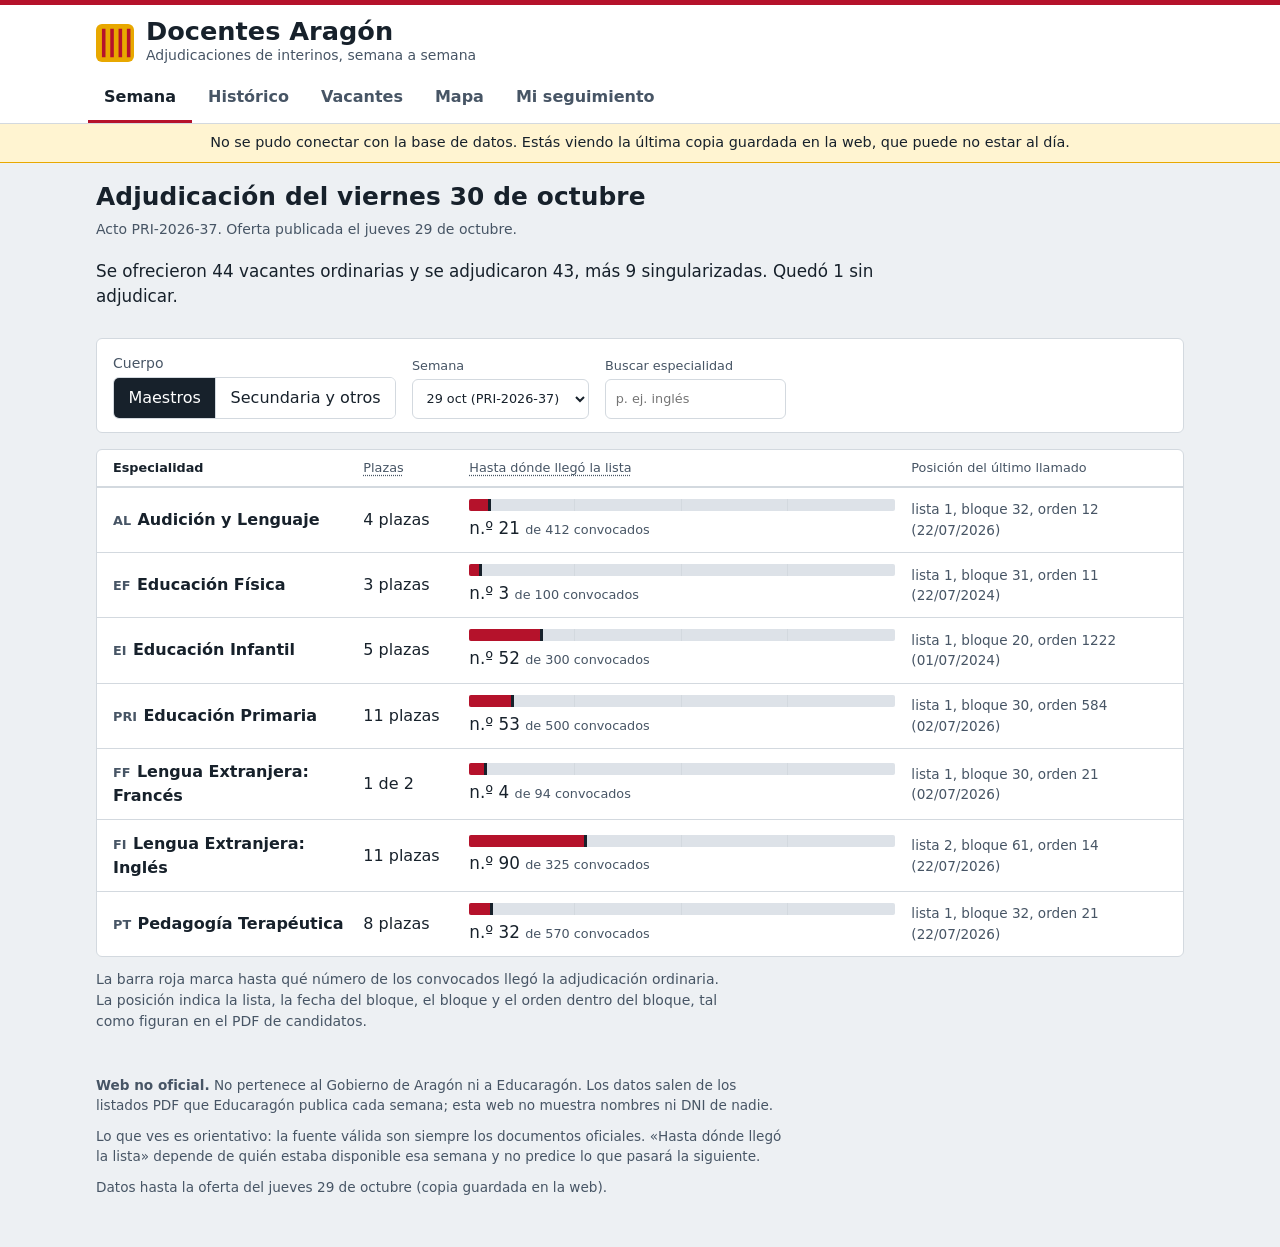
==== web/index.html @ 1e73fc7d "Add files via upload" ====
<!doctype html>
<html lang="es">
<head>
<meta charset="utf-8">
<meta name="viewport" content="width=device-width, initial-scale=1">
<title>Docentes Aragón · Adjudicaciones de interinos</title>
<meta name="description" content="Consulta semana a semana hasta dónde ha llegado la lista de interinos de Aragón en cada especialidad, y qué vacantes se han adjudicado. Web no oficial.">
<meta name="color-scheme" content="light dark">
<link rel="icon" href="data:image/svg+xml,%3Csvg xmlns='http://www.w3.org/2000/svg' viewBox='0 0 32 32'%3E%3Crect width='32' height='32' rx='5' fill='%23e8a800'/%3E%3Cpath fill='%23b5122b' d='M5 4h3v24H5zM12 4h3v24h-3zM19 4h3v24h-3zM26 4h3v24h-3z'/%3E%3C/svg%3E">
<link rel="stylesheet" href="css/style.css">
</head>
<body>
<a class="saltar" href="#vista">Saltar al contenido</a>
<header class="cabecera">
  <div class="cabecera-in">
    <a class="marca" href="#/semana" aria-label="Docentes Aragón, inicio">
      <svg class="logo" viewBox="0 0 32 32" aria-hidden="true"><rect width="32" height="32" rx="5" fill="var(--oro)"/><path fill="var(--rojo)" d="M5 4h3v24H5zM12 4h3v24h-3zM19 4h3v24h-3zM26 4h3v24h-3z"/></svg>
      <span class="marca-texto"><span class="marca-nombre">Docentes Aragón</span><span class="marca-lema">Adjudicaciones de interinos, semana a semana</span></span>
    </a>
  </div>
  <nav class="pestanas" aria-label="Secciones">
    <a href="#/semana" data-vista="semana">Semana</a>
    <a href="#/historico" data-vista="historico">Histórico</a>
    <a href="#/vacantes" data-vista="vacantes">Vacantes</a>
    <a href="#/mapa" data-vista="mapa">Mapa</a>
    <a href="#/yo" data-vista="yo">Mi seguimiento</a>
  </nav>
</header>
<div id="aviso-datos" class="aviso-datos" hidden></div>
<main id="vista" tabindex="-1"><p class="cargando">Cargando datos…</p></main>
<footer class="pie">
  <p><strong>Web no oficial.</strong> No pertenece al Gobierno de Aragón ni a Educaragón. Los datos salen de los listados PDF que Educaragón publica cada semana; esta web no muestra nombres ni DNI de nadie.</p>
  <p>Lo que ves es orientativo: la fuente válida son siempre los documentos oficiales. «Hasta dónde llegó la lista» depende de quién estaba disponible esa semana y no predice lo que pasará la siguiente.</p>
  <p id="pie-actualizado"></p>
</footer>
<script src="js/config.js"></script>
<script type="module" src="js/app.js"></script>
</body>
</html>
---- web/css/style.css ----
/* Docentes Aragón · estilos
   Idea visual: el rojo y el oro de Aragón se usan con una función. El rojo es siempre "hasta dónde llegó la lista";
   el oro marca "tú". Tipografía de sistema: Bahnschrift (Windows) / DIN Alternate (Mac) para títulos y cifras. */

:root {
  --tinta: #17212b;
  --tinta-2: #475565;
  --papel: #edf0f3;
  --panel: #ffffff;
  --linea: #d3d9df;
  --pista: #dde2e8;
  --rojo: #b5122b;
  --oro: #e8a800;
  --oro-fondo: #fff4d1;
  --pirineo: #1f5d86;
  --radio: 6px;
  --f-cifras: "Bahnschrift", "DIN Alternate", "Roboto Condensed", "Arial Narrow", system-ui, sans-serif;
  --f-texto: system-ui, "Segoe UI", Roboto, "Helvetica Neue", Arial, sans-serif;
  color-scheme: light dark;
}
@media (prefers-color-scheme: dark) {
  :root:not([data-tema="claro"]) {
    --tinta: #e8ecf0; --tinta-2: #aab6c3; --papel: #11161c; --panel: #1a222b; --linea: #2d3844; --pista: #2a3440;
    --rojo: #ef6a7d; --oro: #f2b91d; --oro-fondo: #3a3115; --pirineo: #86b9de;
  }
}
:root[data-tema="oscuro"] {
  --tinta: #e8ecf0; --tinta-2: #aab6c3; --papel: #11161c; --panel: #1a222b; --linea: #2d3844; --pista: #2a3440;
  --rojo: #ef6a7d; --oro: #f2b91d; --oro-fondo: #3a3115; --pirineo: #86b9de;
}

* { box-sizing: border-box; }
html { -webkit-text-size-adjust: 100%; }
body { margin: 0; background: var(--papel); color: var(--tinta); font: 16px/1.5 var(--f-texto); }
h1, h2, h3 { font-family: var(--f-cifras); line-height: 1.15; margin: 0; letter-spacing: 0.005em; }
h2 { font-size: 1.55rem; font-weight: 700; }
h3 { font-size: 1.1rem; font-weight: 700; }
p { margin: 0 0 .75em; max-width: 70ch; }
a { color: var(--pirineo); }
button, select, input { font: inherit; color: inherit; }
:focus-visible { outline: 3px solid var(--oro); outline-offset: 2px; border-radius: 3px; }
.saltar { position: absolute; left: -999px; top: 0; background: var(--oro); color: #000; padding: .5rem 1rem; z-index: 99; }
.saltar:focus { left: 0; }
[hidden] { display: none !important; }
.num { font-family: var(--f-cifras); font-variant-numeric: tabular-nums; }
.tenue { color: var(--tinta-2); }
.peq { font-size: .875rem; }

/* ---------- cabecera ---------- */
.cabecera { background: var(--panel); border-bottom: 1px solid var(--linea); border-top: 5px solid var(--rojo); }
.cabecera-in { max-width: 1120px; margin: 0 auto; padding: .9rem 16px .5rem; display: flex; gap: 1rem; align-items: center; justify-content: space-between; flex-wrap: wrap; }
.marca { display: flex; gap: .75rem; align-items: center; text-decoration: none; color: inherit; }
.logo { width: 38px; height: 38px; flex: none; }
.marca-texto { display: grid; }
.marca-nombre { font: 700 1.6rem/1 var(--f-cifras); }
.marca-lema { font-size: .875rem; color: var(--tinta-2); }
.selector-curso { display: flex; gap: .5rem; align-items: center; font-size: .9rem; color: var(--tinta-2); }
select, input[type="text"], input[type="search"], input[type="number"], input[type="date"] {
  background: var(--panel); border: 1px solid var(--linea); border-radius: var(--radio); padding: .45rem .6rem; min-height: 40px; max-width: 100%;
}
.pestanas { max-width: 1120px; margin: 0 auto; padding: 0 8px; display: flex; overflow-x: auto; scrollbar-width: none; }
.pestanas a { padding: .7rem 1rem; text-decoration: none; color: var(--tinta-2); font-weight: 600; border-bottom: 3px solid transparent; white-space: nowrap; }
.pestanas a:hover { color: var(--tinta); }
.pestanas a[aria-current="page"] { color: var(--tinta); border-bottom-color: var(--rojo); }

/* ---------- estructura ---------- */
main { max-width: 1120px; margin: 0 auto; padding: 1.25rem 16px 2rem; outline: none; }
.pie { max-width: 1120px; margin: 0 auto; padding: 0 16px 2.5rem; color: var(--tinta-2); font-size: .85rem; }
.pie p { max-width: 80ch; }
.aviso-datos { background: var(--oro-fondo); border-bottom: 1px solid var(--oro); padding: .5rem 16px; text-align: center; font-size: .9rem; }
.cargando, .vacio { color: var(--tinta-2); padding: 2rem 0; }
.error { border-left: 4px solid var(--rojo); background: var(--panel); padding: 1rem; }

.cabecera-vista { display: grid; gap: .5rem; margin-bottom: 1rem; }
.resumen-frase { font-size: 1.05rem; max-width: 75ch; }
.filtros { display: flex; flex-wrap: wrap; gap: .75rem 1rem; align-items: end; background: var(--panel); border: 1px solid var(--linea); border-radius: var(--radio); padding: .85rem 1rem; margin-bottom: 1rem; }
.filtros label { display: grid; gap: .2rem; font-size: .8rem; color: var(--tinta-2); }
.filtros label.check { display: flex; gap: .45rem; align-items: center; font-size: .9rem; color: var(--tinta); min-height: 40px; }
.filtros select, .filtros input[type="text"], .filtros input[type="search"] { min-width: 9rem; color: var(--tinta); }
.segmento { display: inline-flex; border: 1px solid var(--linea); border-radius: var(--radio); overflow: hidden; }
.segmento button { border: 0; background: var(--panel); padding: .5rem .9rem; min-height: 40px; cursor: pointer; }
.segmento button + button { border-left: 1px solid var(--linea); }
.segmento button[aria-pressed="true"] { background: var(--tinta); color: var(--panel); }
.boton { border: 1px solid var(--tinta); background: var(--tinta); color: var(--panel); border-radius: var(--radio); padding: .5rem .9rem; min-height: 40px; cursor: pointer; font-weight: 600; }
.boton.sec { background: transparent; color: var(--tinta); border-color: var(--linea); }
.boton:hover { filter: brightness(1.12); }
.boton.sec:hover { border-color: var(--tinta); filter: none; }

/* ---------- la regla: hasta dónde llegó la lista ---------- */
.regla { position: relative; height: 12px; border-radius: 2px; background:
  linear-gradient(90deg, transparent calc(25% - 1px), var(--linea) calc(25% - 1px) 25%, transparent 25% calc(50% - 1px), var(--linea) calc(50% - 1px) 50%, transparent 50% calc(75% - 1px), var(--linea) calc(75% - 1px) 75%, transparent 75%),
  var(--pista); overflow: hidden; }
.regla-llena { position: absolute; inset: 0 auto 0 0; width: var(--p, 0%); background: var(--rojo); border-right: 3px solid var(--tinta); min-width: 3px; transform-origin: left; animation: crece .7s cubic-bezier(.2,.7,.2,1) both; }
.regla.sin-dato { background: repeating-linear-gradient(135deg, var(--pista) 0 6px, transparent 6px 12px); }
@keyframes crece { from { transform: scaleX(0); } to { transform: scaleX(1); } }
@media (prefers-reduced-motion: reduce) { .regla-llena { animation: none; } }

/* ---------- tabla de especialidades (Semana) ---------- */
.lista-esp { background: var(--panel); border: 1px solid var(--linea); border-radius: var(--radio); }
.fila-esp { display: grid; grid-template-columns: minmax(180px, 1.1fr) 90px minmax(200px, 2fr) minmax(170px, 1.2fr); gap: .5rem 1rem; align-items: center; padding: .7rem 1rem; border-top: 1px solid var(--linea); }
.fila-esp:first-child { border-top: 0; }
.fila-esp.mia { box-shadow: inset 4px 0 0 var(--oro); background: var(--oro-fondo); }
.fila-esp .nombre { font-weight: 600; }
.fila-esp .cod { font: 700 .8rem var(--f-cifras); color: var(--tinta-2); margin-right: .4rem; }
.fila-esp .plazas { font-family: var(--f-cifras); font-variant-numeric: tabular-nums; }
.fila-esp .llego { display: grid; gap: .3rem; }
.fila-esp .llego-texto { font-family: var(--f-cifras); font-size: 1.05rem; font-variant-numeric: tabular-nums; }
.fila-esp .llego-texto small { font: .8rem var(--f-texto); color: var(--tinta-2); }
.cab-lista { display: grid; grid-template-columns: minmax(180px, 1.1fr) 90px minmax(200px, 2fr) minmax(170px, 1.2fr); gap: 1rem; padding: .5rem 1rem; font-size: .8rem; color: var(--tinta-2); border-bottom: 1px solid var(--linea); }
.cab-lista button { all: unset; cursor: pointer; text-decoration: underline dotted; text-underline-offset: 3px; }
.cab-lista button[aria-pressed="true"] { color: var(--tinta); font-weight: 700; text-decoration: none; }
.posicion { font-size: .85rem; color: var(--tinta-2); }
.chip { display: inline-block; border: 1px solid var(--linea); border-radius: 999px; padding: .05rem .6rem; font-size: .8rem; background: var(--panel); white-space: nowrap; }
.chip.oro { background: var(--oro-fondo); border-color: var(--oro); }
.chip.rojo { border-color: var(--rojo); color: var(--rojo); }
.punto { display: inline-block; width: .65em; height: .65em; border-radius: 50%; border: 2px solid var(--tinta); margin-right: .35em; vertical-align: -1px; }
.punto.lleno { background: var(--tinta); }

@media (max-width: 760px) {
  .cab-lista { display: none; }
  .fila-esp { grid-template-columns: 1fr auto; }
  .fila-esp .llego, .fila-esp .posicion-col { grid-column: 1 / -1; }
}

/* ---------- tablas de datos ---------- */
.tabla-wrap { overflow-x: auto; background: var(--panel); border: 1px solid var(--linea); border-radius: var(--radio); }
table.datos { border-collapse: collapse; width: 100%; font-size: .92rem; }
.datos th { text-align: left; font-weight: 600; font-size: .8rem; color: var(--tinta-2); padding: .55rem .75rem; border-bottom: 1px solid var(--linea); white-space: nowrap; }
.datos th button { all: unset; cursor: pointer; }
.datos th button:hover { color: var(--tinta); text-decoration: underline; }
.datos td { padding: .5rem .75rem; border-top: 1px solid var(--linea); vertical-align: top; }
.datos tr:first-child td { border-top: 0; }
.datos td.num, .datos th.num { text-align: right; }
.datos tr.mio td:first-child { box-shadow: inset 4px 0 0 var(--oro); }
.datos td.estado { white-space: nowrap; }
.mas { display: flex; gap: .75rem; align-items: center; margin: 1rem 0; }

/* ---------- histórico ---------- */
.grafico { position: relative; background: var(--panel); border: 1px solid var(--linea); border-radius: var(--radio); padding: .75rem; margin-bottom: 1rem; }
.grafico svg { width: 100%; height: auto; display: block; }
.grafico text { fill: var(--tinta-2); font: 11px var(--f-texto); }
.leyenda { display: flex; flex-wrap: wrap; gap: .5rem 1.25rem; font-size: .85rem; color: var(--tinta-2); margin-top: .35rem; }
.leyenda i { display: inline-block; width: 1.1em; height: .8em; margin-right: .35em; vertical-align: -1px; }

/* ---------- mapa ---------- */
.mapa-grid { display: grid; grid-template-columns: minmax(0, 1.5fr) minmax(260px, 1fr); gap: 1rem; align-items: start; }
.mapa-caja { position: relative; background: var(--panel); border: 1px solid var(--linea); border-radius: var(--radio); overflow: hidden; touch-action: none; }
.mapa-caja svg { width: 100%; height: auto; display: block; cursor: grab; max-height: 78vh; }
.mapa-caja svg:active { cursor: grabbing; }
.mapa-zoom { position: absolute; right: 8px; top: 8px; display: grid; gap: 4px; }
.mapa-zoom button { width: 36px; height: 36px; border: 1px solid var(--linea); background: var(--panel); border-radius: var(--radio); font-size: 1.2rem; cursor: pointer; }
.mapa-panel { background: var(--panel); border: 1px solid var(--linea); border-radius: var(--radio); padding: 1rem; }
.mapa-panel ul { padding-left: 1.1rem; margin: .5rem 0; }
.nube circle { fill: var(--rojo); fill-opacity: .72; stroke: var(--panel); stroke-width: 1; vector-effect: non-scaling-stroke; cursor: pointer; }
.nube circle:hover, .nube circle.sel { stroke: var(--tinta); stroke-width: 2.5; }
.prov { fill: #f3ead3; stroke: #b9a77a; stroke-width: 1.4; stroke-linejoin: round; vector-effect: non-scaling-stroke; pointer-events: none; }
.prov-zaragoza { fill: #f8f1de; }
.prov-teruel { fill: #efe4c6; }
.fondo-loc { fill: #cdbf99; }
.etiqueta-prov { fill: #9c8a5c; fill-opacity: .55; font: 700 15px var(--f-cifras); letter-spacing: .12em; pointer-events: none; }
.etiqueta-loc { fill: var(--tinta); font: 600 11px var(--f-texto); paint-order: stroke; stroke: var(--panel); stroke-width: 3px; pointer-events: none; }
@media (max-width: 860px) { .mapa-grid { grid-template-columns: 1fr; } }

/* ---------- mi seguimiento ---------- */
.dos-col { display: grid; grid-template-columns: repeat(auto-fit, minmax(300px, 1fr)); gap: 1rem; align-items: start; }
.bloque { background: var(--panel); border: 1px solid var(--linea); border-radius: var(--radio); padding: 1rem; margin-bottom: 1rem; }
.bloque h3 { margin-bottom: .5rem; }
.campos { display: flex; flex-wrap: wrap; gap: .6rem 1rem; align-items: end; margin: .75rem 0; }
.campos label { display: grid; gap: .2rem; font-size: .8rem; color: var(--tinta-2); }
.campos input[type="number"] { width: 6rem; }
.etiquetas { display: flex; flex-wrap: wrap; gap: .4rem; margin: .5rem 0; }
.etiquetas .chip button { all: unset; cursor: pointer; margin-left: .4rem; color: var(--tinta-2); }
details.ayuda { margin: .5rem 0; font-size: .9rem; }
details.ayuda summary { cursor: pointer; color: var(--pirineo); }
.situacion { font-weight: 600; }
.sit-tocaba { color: var(--rojo); }

@media (max-width: 600px) {
  .filtros { gap: .6rem; }
  .filtros label { flex: 1 1 140px; }
  .filtros select, .filtros input[type="text"], .filtros input[type="search"] { width: 100%; min-width: 0; }
  main { padding-top: 1rem; }
  h2 { font-size: 1.35rem; }
}

/* ---------- cuenta y pase ---------- */
.barra-cuenta { display: flex; flex-wrap: wrap; align-items: center; gap: .5rem .9rem; background: var(--panel); border: 1px solid var(--linea); border-radius: var(--radio); padding: .6rem 1rem; margin-bottom: 1rem; }
.barra-cuenta .boton { margin-left: auto; min-height: 34px; padding: .25rem .7rem; }
.beneficios { padding-left: 1.2rem; margin: 0 0 1rem; }
.beneficios li { margin: .25rem 0; }
.error-txt { color: var(--rojo); }

/* Entrada con correo y contraseña */
.form-acceso { display: grid; gap: .75rem; max-width: 28rem; }
.form-acceso label { display: grid; gap: .2rem; font-size: .85rem; color: var(--tinta-2); }
.form-acceso input[type="email"], .form-acceso input[type="password"] { padding: .5rem .6rem; min-height: 42px; border: 1px solid var(--linea); border-radius: var(--radio); background: var(--panel); color: var(--tinta); }
.form-acceso label.check { display: flex; gap: .5rem; align-items: flex-start; font-size: .9rem; color: var(--tinta); }
.form-acceso label.check input { margin-top: .25rem; }
.form-acceso .campos { margin: 0; align-items: center; }
.form-acceso p { margin: 0; }
.enlace { background: none; border: 0; padding: .3rem .1rem; min-height: 36px; color: var(--pirineo); text-decoration: underline; cursor: pointer; }

/* Página de privacidad */
.legal { max-width: 46rem; margin: 0 auto; padding: 1rem 1rem 3rem; }
.legal h1 { font-size: 1.6rem; margin: .5rem 0 .25rem; }
.legal h2 { font-size: 1.1rem; margin: 1.6rem 0 .4rem; }
.legal ul { padding-left: 1.2rem; margin: 0 0 .75em; }
.legal li { margin: .25rem 0; }

/* Prueba gratuita e invitaciones */
a.boton { display: inline-flex; align-items: center; text-decoration: none; }
.destacado { background: var(--oro-fondo); border-left: 4px solid var(--oro); padding: .5rem .8rem; border-radius: var(--radio); }
.aviso-acceso { display: flex; flex-wrap: wrap; align-items: center; justify-content: space-between; gap: .6rem 1rem; background: var(--oro-fondo); border: 1px solid var(--oro); border-radius: var(--radio); padding: .7rem 1rem; margin-bottom: 1rem; }
.aviso-acceso p { margin: .15rem 0 0; font-size: .9rem; }
.aviso-acceso.ok { background: var(--panel); border-color: var(--pirineo); }
.invitar .codigo-invitacion { font: 800 1.5rem var(--f-cifras); letter-spacing: .06em; margin: .3rem 0; }
.invitar .compartir { align-items: center; margin: .5rem 0; }
.invitar input[type="text"] { text-transform: uppercase; width: 9rem; }

/* gráfico del histórico */
.grafico svg { touch-action: pan-y; cursor: crosshair; }
.grafico .rejilla { stroke: var(--linea); stroke-opacity: .55; stroke-dasharray: 2 5; }
.grafico .eje-nota { font-size: 11px; fill: var(--tinta-2); }
.grafico .guia { stroke: var(--tinta-2); stroke-opacity: .5; stroke-width: 1; }
.grafico .p-ult { fill: var(--rojo); stroke: var(--panel); stroke-width: 1.5; transition: r .12s; }
.grafico .p-ult.calc { fill: var(--panel); stroke: var(--rojo); stroke-width: 2; stroke-dasharray: 3 2; }
.grafico .p-conv { fill: var(--panel); stroke: var(--tinta-2); stroke-width: 1.5; }
.grafico .punto.on .p-ult { r: 7.5; }
.grafico .punto.on .p-conv { stroke-width: 2.5; }
.grafico .tip { position: absolute; z-index: 3; max-width: 260px; background: var(--panel); color: var(--tinta); border: 1px solid var(--linea); border-radius: var(--radio); box-shadow: 0 6px 18px rgba(0,0,0,.16); padding: .55rem .7rem; font-size: .88rem; line-height: 1.35; pointer-events: none; }
.grafico .tip[hidden] { display: none; }
.grafico .tip strong { display: block; margin-bottom: .15rem; }

.aviso-pendiente { background: #fff8e1; border: 1px solid #ecd9a0; border-radius: var(--radio); padding: .55rem .8rem; margin: .5rem 0 0; }
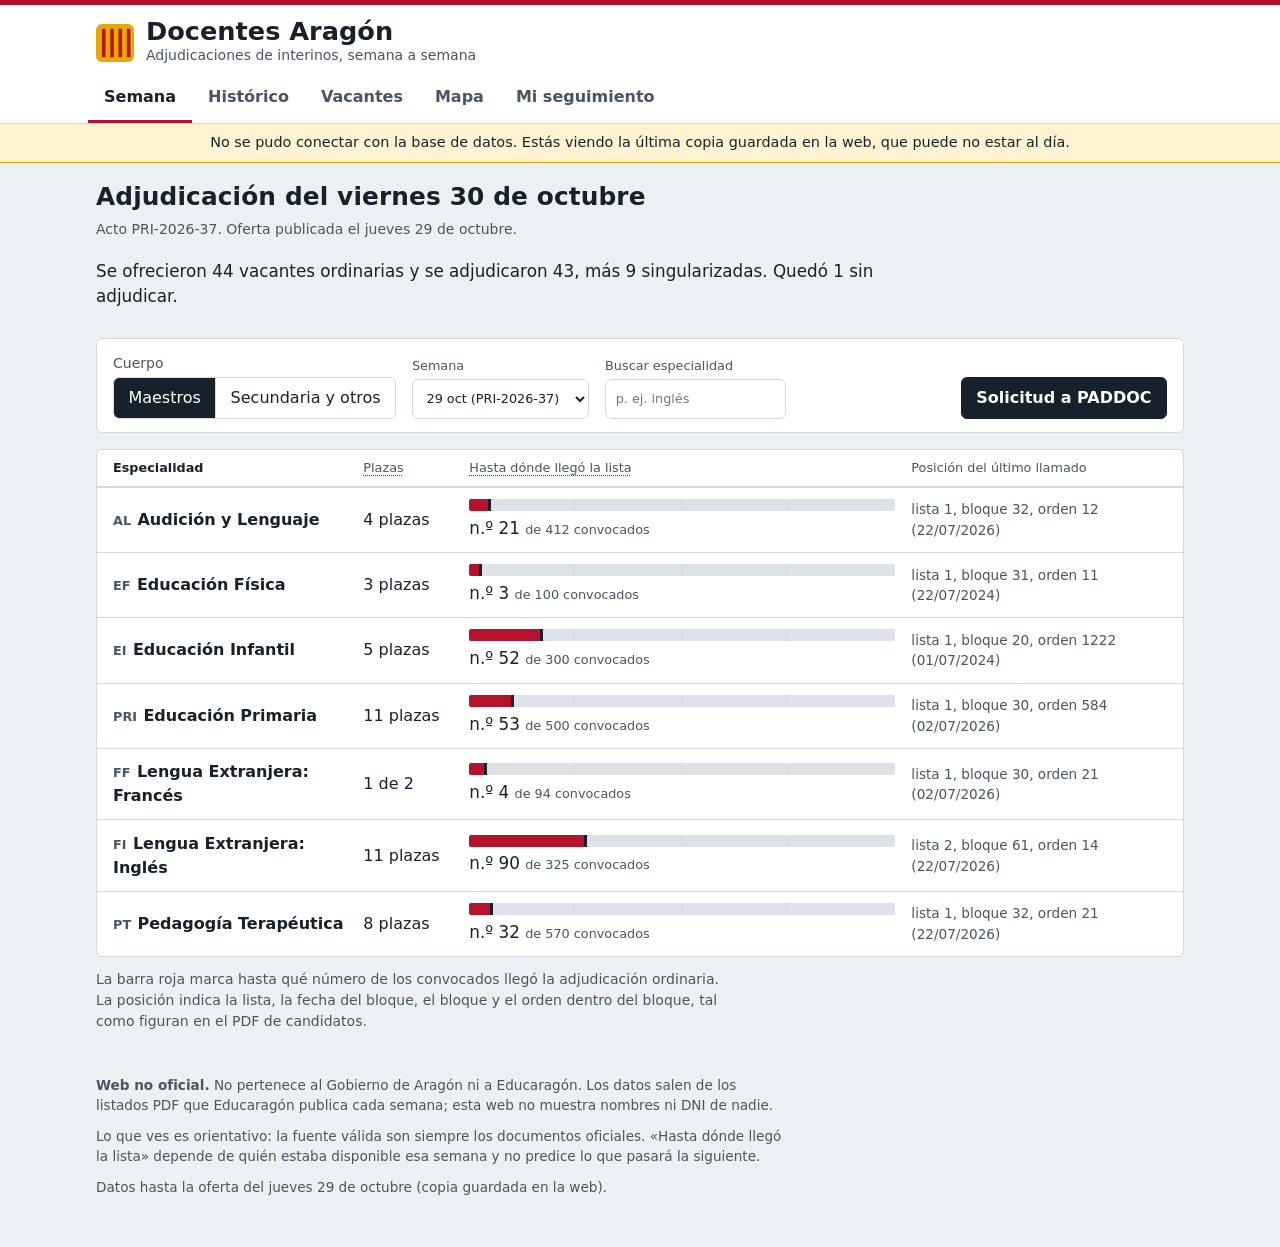
==== commit cf65d401: "Add files via upload" ====
--- a/web/index.html
+++ b/web/index.html
@@ -25,6 +25,7 @@
     <a href="#/mapa" data-vista="mapa">Mapa</a>
     <a href="#/yo" data-vista="yo">Mi seguimiento</a>
   </nav>
+  <div id="aviso-vercomo" class="aviso-vercomo" role="status" hidden></div>
 </header>
 <div id="aviso-datos" class="aviso-datos" hidden></div>
 <main id="vista" tabindex="-1"><p class="cargando">Cargando datos…</p></main>
--- a/web/css/style.css
+++ b/web/css/style.css
@@ -47,7 +47,7 @@
 .peq { font-size: .875rem; }
 
 /* ---------- cabecera ---------- */
-.cabecera { background: var(--panel); border-bottom: 1px solid var(--linea); border-top: 5px solid var(--rojo); }
+.cabecera { position: sticky; top: 0; z-index: 30; background: var(--panel); border-bottom: 1px solid var(--linea); border-top: 5px solid var(--rojo); }
 .cabecera-in { max-width: 1120px; margin: 0 auto; padding: .9rem 16px .5rem; display: flex; gap: 1rem; align-items: center; justify-content: space-between; flex-wrap: wrap; }
 .marca { display: flex; gap: .75rem; align-items: center; text-decoration: none; color: inherit; }
 .logo { width: 38px; height: 38px; flex: none; }
@@ -185,7 +185,8 @@
 
 /* ---------- cuenta y pase ---------- */
 .barra-cuenta { display: flex; flex-wrap: wrap; align-items: center; gap: .5rem .9rem; background: var(--panel); border: 1px solid var(--linea); border-radius: var(--radio); padding: .6rem 1rem; margin-bottom: 1rem; }
-.barra-cuenta .boton { margin-left: auto; min-height: 34px; padding: .25rem .7rem; }
+.barra-cuenta .boton { min-height: 34px; padding: .25rem .7rem; }
+.acciones-cuenta { margin-left: auto; display: flex; flex-wrap: wrap; gap: .5rem; }
 .beneficios { padding-left: 1.2rem; margin: 0 0 1rem; }
 .beneficios li { margin: .25rem 0; }
 .error-txt { color: var(--rojo); }
@@ -232,3 +233,50 @@
 .grafico .tip strong { display: block; margin-bottom: .15rem; }
 
 .aviso-pendiente { background: #fff8e1; border: 1px solid #ecd9a0; border-radius: var(--radio); padding: .55rem .8rem; margin: .5rem 0 0; }
+.boton-paddoc { margin-left: auto; display: inline-flex; align-items: center; text-decoration: none; }
+@media (max-width: 560px) { .boton-paddoc { margin-left: 0; flex: 1 1 100%; justify-content: center; } }
+@media (max-width: 560px) { .cabecera-in { padding-top: .5rem; padding-bottom: .25rem; } .marca-lema { display: none; } }
+
+/* ---------- Mi seguimiento v2: buscar mis listas, ajustes, administración ---------- */
+.fila-titulo { display: flex; flex-wrap: wrap; align-items: center; justify-content: space-between; gap: .5rem 1rem; }
+.fila-titulo .boton-paddoc { margin-left: 0; }
+textarea { font: inherit; color: var(--tinta); background: var(--panel); border: 1px solid var(--linea); border-radius: var(--radio); padding: .5rem .6rem; width: 100%; max-width: 40rem; resize: vertical; }
+label.ancho { display: grid; gap: .2rem; font-size: .8rem; color: var(--tinta-2); margin: .5rem 0; }
+details.manual > summary { cursor: pointer; font-family: var(--f-cifras); font-weight: 700; font-size: 1.05rem; }
+details.manual[open] > summary { margin-bottom: .6rem; }
+.buscar input[type="text"] { min-width: min(100%, 22rem); }
+.buscar .encontradas ul { padding-left: 1.1rem; margin: .3rem 0 .8rem; }
+.buscar .encontradas li { margin: .2rem 0; }
+.buscar form.dni { margin: .5rem 0; }
+.boton.peligro { border-color: var(--rojo); color: var(--rojo); }
+.mensajes { list-style: none; padding: 0; margin: .5rem 0 0; display: grid; gap: .6rem; }
+.mensaje, .mensaje-admin { border: 1px solid var(--linea); border-radius: var(--radio); padding: .6rem .8rem; background: var(--panel); margin-top: .6rem; }
+.mensaje p, .mensaje-admin p { margin: .35rem 0; }
+.respuesta { border-left: 3px solid var(--oro); padding-left: .6rem; }
+
+/* lo que solo ve la administradora va en rojo */
+.solo-admin { border-color: var(--rojo); }
+a.boton.solo-admin { color: var(--rojo); }
+.bloque.solo-admin { border-left-width: 4px; }
+
+.aviso-vercomo { display: flex; flex-wrap: wrap; align-items: center; justify-content: center; gap: .5rem 1rem; background: var(--rojo); color: #fff; padding: .45rem 16px; font-size: .92rem; }
+.aviso-vercomo .boton { background: #fff; color: #111; border-color: #fff; min-height: 34px; padding: .2rem .8rem; }
+
+.admin-menu { display: flex; flex-wrap: wrap; gap: .5rem; margin: 0 0 1rem; }
+.admin-menu a.boton[aria-current="page"] { background: var(--tinta); color: var(--panel); border-color: var(--tinta); }
+.cifras { display: grid; grid-template-columns: repeat(auto-fit, minmax(8.5rem, 1fr)); gap: .6rem; margin: .6rem 0 1rem; }
+.cifra { background: var(--papel); border: 1px solid var(--linea); border-radius: var(--radio); padding: .5rem .7rem; display: grid; }
+.cifra strong { font: 700 1.5rem var(--f-cifras); line-height: 1.1; }
+.cifra span { font-size: .8rem; color: var(--tinta-2); }
+.tabla-admin td, .tabla-admin th { vertical-align: middle; }
+.tabla-admin tr.sel td { background: var(--oro-fondo); }
+.tabla-admin tr.fila-acciones td { background: var(--papel); }
+.boton.chico { min-height: 32px; padding: .2rem .6rem; font-size: .85rem; }
+.panel-acciones .campos { margin: .5rem 0; align-items: end; }
+.paso-embudo { margin: .8rem 0; }
+.paso-t { display: flex; flex-wrap: wrap; align-items: baseline; gap: .2rem .8rem; }
+.paso-t strong { font: 700 1.3rem var(--f-cifras); }
+.barra-embudo { height: 14px; background: var(--pista); border-radius: 7px; overflow: hidden; margin-top: .25rem; }
+.barra-embudo span { display: block; height: 100%; background: var(--rojo); border-radius: 7px; }
+.pdfs { list-style: none; padding: 0; margin: .4rem 0; }
+.pdfs li { padding: .3rem 0; border-top: 1px solid var(--linea); }
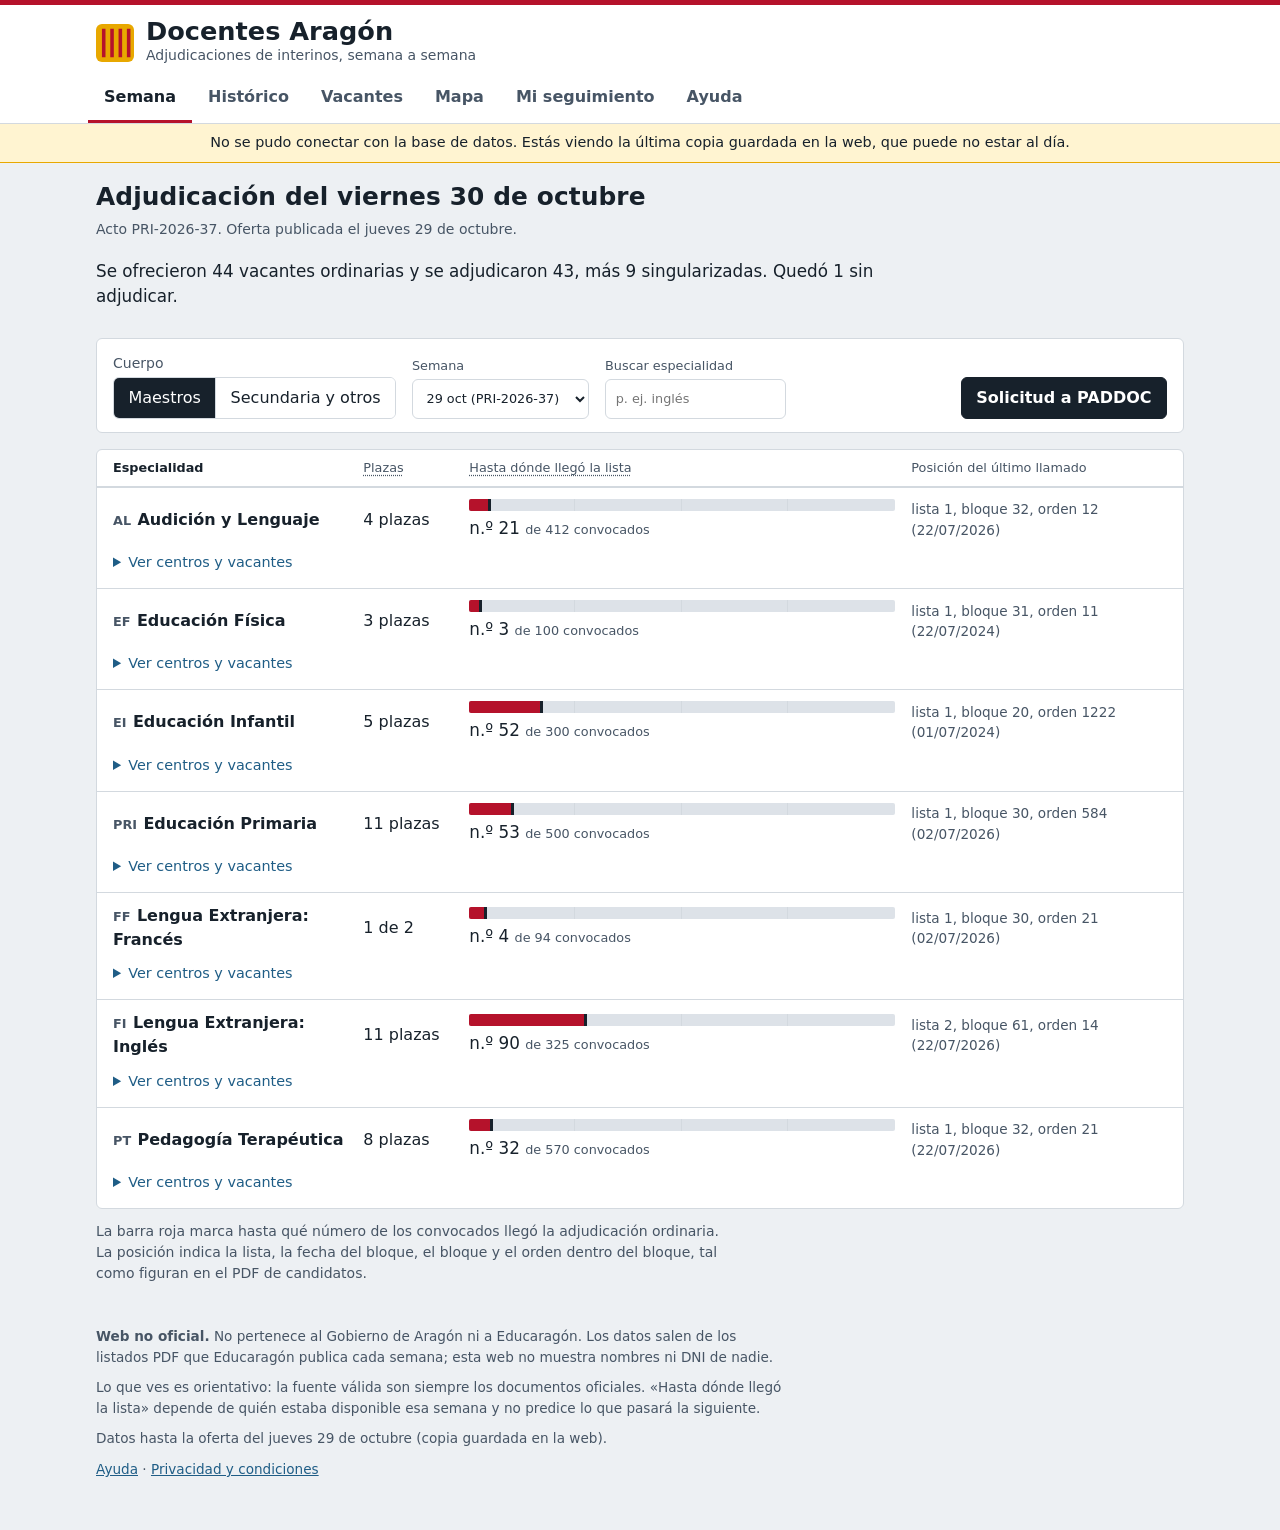
==== commit 6ac3876d: "Add files via upload" ====
--- a/web/index.html
+++ b/web/index.html
@@ -5,8 +5,26 @@
 <meta name="viewport" content="width=device-width, initial-scale=1">
 <title>Docentes Aragón · Adjudicaciones de interinos</title>
 <meta name="description" content="Consulta semana a semana hasta dónde ha llegado la lista de interinos de Aragón en cada especialidad, y qué vacantes se han adjudicado. Web no oficial.">
+<link rel="canonical" href="https://docentesaragon.github.io/">
+<meta property="og:type" content="website">
+<meta property="og:locale" content="es_ES">
+<meta property="og:site_name" content="Docentes Aragón">
+<meta property="og:title" content="Docentes Aragón · Adjudicaciones de interinos">
+<meta property="og:description" content="Hasta dónde ha llegado la lista de interinos de Aragón cada semana, vacantes, mapa y tu seguimiento. Web no oficial.">
+<meta property="og:url" content="https://docentesaragon.github.io/">
+<meta property="og:image" content="https://docentesaragon.github.io/icons/compartir.png">
+<meta property="og:image:width" content="1200">
+<meta property="og:image:height" content="630">
+<meta property="og:image:alt" content="Docentes Aragón: adjudicaciones de interinos, semana a semana">
+<meta name="twitter:card" content="summary_large_image">
+<meta name="twitter:title" content="Docentes Aragón · Adjudicaciones de interinos">
+<meta name="twitter:description" content="Hasta dónde ha llegado la lista de interinos de Aragón cada semana, vacantes, mapa y tu seguimiento. Web no oficial.">
+<meta name="twitter:image" content="https://docentesaragon.github.io/icons/compartir.png">
 <meta name="color-scheme" content="light dark">
 <link rel="icon" href="data:image/svg+xml,%3Csvg xmlns='http://www.w3.org/2000/svg' viewBox='0 0 32 32'%3E%3Crect width='32' height='32' rx='5' fill='%23e8a800'/%3E%3Cpath fill='%23b5122b' d='M5 4h3v24H5zM12 4h3v24h-3zM19 4h3v24h-3zM26 4h3v24h-3z'/%3E%3C/svg%3E">
+<link rel="manifest" href="manifest.webmanifest">
+<meta name="theme-color" content="#b5122b">
+<link rel="apple-touch-icon" href="icons/apple-touch-icon.png">
 <link rel="stylesheet" href="css/style.css">
 </head>
 <body>
@@ -24,6 +42,7 @@
     <a href="#/vacantes" data-vista="vacantes">Vacantes</a>
     <a href="#/mapa" data-vista="mapa">Mapa</a>
     <a href="#/yo" data-vista="yo">Mi seguimiento</a>
+    <a href="#/ayuda" data-vista="ayuda">Ayuda</a>
   </nav>
   <div id="aviso-vercomo" class="aviso-vercomo" role="status" hidden></div>
 </header>
@@ -33,6 +52,7 @@
   <p><strong>Web no oficial.</strong> No pertenece al Gobierno de Aragón ni a Educaragón. Los datos salen de los listados PDF que Educaragón publica cada semana; esta web no muestra nombres ni DNI de nadie.</p>
   <p>Lo que ves es orientativo: la fuente válida son siempre los documentos oficiales. «Hasta dónde llegó la lista» depende de quién estaba disponible esa semana y no predice lo que pasará la siguiente.</p>
   <p id="pie-actualizado"></p>
+  <p><a href="#/ayuda">Ayuda</a> · <a href="privacidad.html">Privacidad y condiciones</a></p>
 </footer>
 <script src="js/config.js"></script>
 <script type="module" src="js/app.js"></script>
--- a/web/css/style.css
+++ b/web/css/style.css
@@ -280,3 +280,131 @@
 .barra-embudo span { display: block; height: 100%; background: var(--rojo); border-radius: 7px; }
 .pdfs { list-style: none; padding: 0; margin: .4rem 0; }
 .pdfs li { padding: .3rem 0; border-top: 1px solid var(--linea); }
+
+/* ---------- v3: mapa y favorito en Vacantes, municipio, distancia, avisos ---------- */
+.solo-lector { position: absolute; width: 1px; height: 1px; margin: -1px; overflow: hidden; clip: rect(0 0 0 0); white-space: nowrap; }
+.datos td.acciones-fila { white-space: nowrap; width: 1%; }
+.datos td.acciones-fila .icono-boton + .icono-boton { margin-left: .25rem; }
+/* En el móvil la tabla se desplaza hacia los lados: los botones se quedan pegados a la derecha para no tener que buscarlos */
+@media (max-width: 720px) {
+  #tabla-vacantes th:last-child, .tabla-centros th:last-child, .datos td.acciones-fila { position: sticky; right: 0; background: var(--panel); box-shadow: -6px 0 6px -6px rgba(0, 0, 0, .25); }
+}
+.icono-boton { display: inline-grid; place-items: center; width: 40px; height: 40px; padding: 0; background: var(--panel); color: var(--tinta-2); border: 1px solid var(--linea); border-radius: var(--radio); cursor: pointer; vertical-align: middle; }
+.icono-boton:hover { border-color: var(--pirineo); color: var(--pirineo); }
+.icono-boton.mapa { color: var(--pirineo); }
+.icono-boton.favorito.activo { color: #8a6200; background: var(--oro-fondo); border-color: var(--oro); }
+@media (prefers-color-scheme: dark) { :root:not([data-tema="claro"]) .icono-boton.favorito.activo { color: var(--oro); } }
+:root[data-tema="oscuro"] .icono-boton.favorito.activo { color: var(--oro); }
+.aviso-fav { background: var(--oro-fondo); border: 1px solid var(--oro); border-radius: var(--radio); padding: .5rem .8rem; margin: .5rem 0 0; max-width: none; }
+
+.selector-municipio { position: relative; display: grid; gap: .2rem; }
+.selector-municipio input { width: 100%; }
+.sugerencias { position: absolute; z-index: 20; top: 2.6rem; left: 0; right: 0; margin: 0; padding: .25rem 0; list-style: none; background: var(--panel); border: 1px solid var(--linea); border-radius: var(--radio); box-shadow: 0 6px 18px rgba(0, 0, 0, .18); max-height: 16rem; overflow-y: auto; }
+.sugerencias li { padding: .5rem .8rem; cursor: pointer; color: var(--tinta); font-size: .95rem; }
+.sugerencias li:hover, .sugerencias li.activa { background: var(--oro-fondo); }
+.selector-municipio .peq { min-height: 1.1rem; }
+
+.bloque.lugar { border-left: 4px solid var(--pirineo); }
+.distancia { font-size: 1.1rem; margin: .25rem 0; }
+.distancia strong { font-size: 2rem; color: var(--rojo); margin-right: .15rem; }
+.favoritos { list-style: none; margin: 0 0 .75rem; padding: 0; }
+.favoritos li { display: flex; flex-wrap: wrap; gap: .25rem .75rem; align-items: center; justify-content: space-between; padding: .5rem 0; border-top: 1px solid var(--linea); }
+.favoritos li:first-child { border-top: 0; }
+.fav-acciones { display: flex; flex-wrap: wrap; gap: 0 .6rem; }
+
+/* ---------- v3.1: entrada a la derecha, tiempo en coche y centros desplegables en Semana ---------- */
+.acceso-grid { display: grid; grid-template-columns: minmax(0, 1.5fr) minmax(300px, 1fr); gap: 1rem 1.25rem; align-items: start; }
+.acceso-grid .form-acceso { grid-column: 2; grid-row: 1; position: sticky; top: 4.5rem; margin: 0; }
+.acceso-grid .acceso-info { grid-column: 1; grid-row: 1; margin: 0; }
+@media (max-width: 860px) {
+  .acceso-grid { grid-template-columns: minmax(0, 1fr); }
+  .acceso-grid .form-acceso, .acceso-grid .acceso-info { grid-column: 1; position: static; }
+  .acceso-grid .acceso-info { grid-row: 2; }
+}
+.tiempo { margin: .1rem 0 .4rem; }
+.tiempo strong { font: 700 1.15rem var(--f-cifras); }
+.fila-esp .centros-esp { grid-column: 1 / -1; }
+.centros-esp summary { cursor: pointer; color: var(--pirineo); font-size: .9rem; padding: .2rem 0; }
+.centros-esp .centros-cuerpo { margin-top: .5rem; }
+.tabla-centros { font-size: .88rem; }
+
+/* ---------- v3.1: probabilidad de plaza ---------- */
+.prob { margin: .75rem 0; padding: .75rem .9rem; border: 1px solid var(--linea); border-radius: var(--radio); background: var(--panel); }
+.prob h4 { margin: 0 0 .5rem; font-size: 1rem; }
+.prob-caja { border-radius: var(--radio); padding: .6rem .8rem; border: 1px solid var(--linea); }
+.prob-caja.baja { background: #fdecea; border-color: #e5a29b; }
+.prob-caja.media { background: var(--oro-fondo); border-color: var(--oro); }
+.prob-caja.alta { background: #e7f5ec; border-color: #8ccaa0; }
+.prob-nivel { margin: 0; font-size: 1.3rem; }
+.prob-barra { height: 8px; border-radius: 4px; background: rgba(0, 0, 0, .1); margin-top: .35rem; overflow: hidden; }
+.prob-barra span { display: block; height: 100%; width: var(--p); background: currentColor; opacity: .75; }
+.prob-caja.baja { color: #8a1c14; } .prob-caja.media { color: #7a5600; } .prob-caja.alta { color: #1a6b36; }
+.prob-caja p.tenue { color: var(--tinta-2); }
+.prob-datos { display: grid; grid-template-columns: repeat(auto-fit, minmax(150px, 1fr)); gap: .5rem; margin-top: .6rem; }
+.prob-datos > div { border: 1px solid var(--linea); border-radius: var(--radio); padding: .4rem .6rem; display: grid; gap: .1rem; }
+.prob-datos strong { font-size: 1.25rem; }
+.grafico-prob { width: 100%; height: auto; display: block; color: var(--tinta-2); }
+.grafico-prob text { fill: var(--tinta-2); font: 11px var(--f-texto); }
+@media (prefers-color-scheme: dark) { :root:not([data-tema="claro"]) .prob-caja.baja, :root:not([data-tema="claro"]) .prob-caja.media, :root:not([data-tema="claro"]) .prob-caja.alta { background: var(--panel); } }
+:root[data-tema="oscuro"] .prob-caja.baja, :root[data-tema="oscuro"] .prob-caja.media, :root[data-tema="oscuro"] .prob-caja.alta { background: var(--panel); }
+.leyenda-verde { color: #1a7f3c; font-weight: 600; }
+.leyenda-oro { color: #8a6200; font-weight: 600; }
+
+/* ---------- v3.2: saludo con nombre y especialidades, tarjeta de invitación ---------- */
+.cabecera-vista.saludo { display: flex; flex-wrap: wrap; align-items: center; gap: .75rem 1rem; background: var(--panel); border: 1px solid var(--linea); border-left: 5px solid var(--rojo); border-radius: var(--radio); padding: .85rem 1rem; }
+.saludo .avatar { flex: none; display: grid; place-items: center; width: 3.4rem; height: 3.4rem; border-radius: 50%; background: var(--oro); color: #3a2a00; font: 800 1.35rem var(--f-cifras); letter-spacing: .02em; }
+.saludo-texto { flex: 1 1 14rem; min-width: 0; }
+.saludo-texto h2 { overflow-wrap: anywhere; }
+.saludo-nombre { margin: .1rem 0 0; font-size: 1.05rem; color: var(--tinta-2); overflow-wrap: anywhere; }
+.saludo .etiquetas { margin: .5rem 0 0; }
+.saludo .chip { white-space: normal; }
+.saludo .boton-paddoc { margin-left: auto; }
+@media (max-width: 560px) { .saludo .boton-paddoc { margin-left: 0; } }
+
+.avisar-admin { margin: 1rem 0 .5rem; max-width: none; }
+
+/* La tarjeta de invitación tiene colores propios (rojo oscuro y oro) para que destaque tanto en claro como en oscuro */
+.tarjeta-invitar { display: flex; flex-wrap: wrap; gap: 1rem 1.5rem; align-items: center; justify-content: space-between; margin: 0 0 1rem; padding: 1.1rem 1.25rem; border-radius: 10px; color: #fff;
+  background: linear-gradient(135deg, #7a0b1c 0%, #b5122b 65%, #c8431a 100%); box-shadow: 0 4px 16px rgba(122, 11, 28, .28); border: 2px solid var(--oro); }
+.tarjeta-invitar h3 { font-size: 1.3rem; color: #fff; }
+.tarjeta-invitar .inv-cuerpo { flex: 1 1 18rem; min-width: 0; }
+.tarjeta-invitar .inv-texto { margin: .35rem 0 .7rem; color: #fff5dc; }
+.inv-progreso { display: flex; flex-wrap: wrap; align-items: center; gap: .45rem; }
+.inv-punto { display: grid; place-items: center; width: 2rem; height: 2rem; border-radius: 50%; border: 2px dashed #ffd76a; color: #ffd76a; font: 700 .95rem var(--f-cifras); }
+.inv-punto.lleno { background: var(--oro); border: 2px solid var(--oro); color: #3a2a00; }
+.inv-cuenta { margin-left: .4rem; font-weight: 600; color: #fff; }
+.inv-accion { flex: 0 1 24rem; display: grid; gap: .4rem; justify-items: start; }
+.inv-etiqueta { margin: 0; font-size: .85rem; color: #fff5dc; }
+.inv-codigo { background: #fff; color: #7a0b1c; border-radius: 8px; padding: .25rem .9rem; font: 800 1.75rem var(--f-cifras); letter-spacing: .08em; user-select: all; }
+.inv-botones { display: flex; flex-wrap: wrap; gap: .5rem; }
+.boton-inv { display: inline-flex; align-items: center; min-height: 40px; padding: .45rem 1rem; border-radius: var(--radio); background: var(--oro); color: #2b1f00; border: 2px solid var(--oro); font-weight: 700; text-decoration: none; cursor: pointer; }
+.boton-inv.sec { background: transparent; color: #fff; border-color: #ffd76a; }
+.boton-inv:hover { filter: brightness(1.08); }
+.boton-inv:focus-visible { outline: 3px solid #fff; outline-offset: 2px; }
+.inv-msg { margin: 0; min-height: 1.2rem; font-size: .85rem; color: #fff5dc; overflow-wrap: anywhere; }
+@media (max-width: 560px) { .tarjeta-invitar { padding: 1rem; } .inv-accion { flex-basis: 100%; } .inv-codigo { font-size: 1.5rem; } }
+
+/* ---------- v3.3: vacantes cerca de casa y primeros pasos ---------- */
+td.dist { white-space: nowrap; }
+.pasos { background: var(--panel); border: 1px solid var(--linea); border-left: 5px solid var(--oro); border-radius: var(--radio); padding: .8rem 1rem; margin: 0 0 1rem; }
+.pasos h3 { margin: 0; }
+.pasos-lista { list-style: none; margin: .5rem 0 0; padding: 0; display: grid; gap: .55rem; }
+.pasos-lista li { display: flex; gap: .7rem; align-items: flex-start; }
+.pasos-lista .pasos-marca { flex: none; display: grid; place-items: center; width: 1.5rem; height: 1.5rem; margin-top: .1rem; border-radius: 50%; border: 2px solid var(--linea); font-weight: 800; font-size: .9rem; }
+.pasos-lista li.hecho .pasos-marca { background: var(--oro); border-color: var(--oro); color: #3a2a00; }
+.pasos-lista li.hecho { color: var(--tinta-2); }
+.pasos-lista li.hecho strong { font-weight: 500; text-decoration: line-through; text-decoration-thickness: 1px; }
+.pasos-lista .enlace, .pasos-lista a { padding: .1rem 0; min-height: 0; }
+
+/* Ayuda */
+.ayuda-grupos { display: grid; gap: 1rem; max-width: 52rem; }
+.ayuda-grupo h3 { margin-bottom: .4rem; }
+.faq { border-top: 1px solid var(--linea); padding: .1rem 0; scroll-margin-top: 9rem; }
+.faq:first-of-type { border-top: 0; }
+.faq > summary { cursor: pointer; font-weight: 600; padding: .6rem 0; }
+.faq-respuesta { padding: 0 0 .6rem; }
+.faq-respuesta p { margin: 0 0 .6em; }
+
+/* v3.3: casillas de avisos en Ajustes, una por línea */
+#aj-avisos label.check { display: flex; gap: .55rem; align-items: flex-start; margin: .5rem 0; font-size: .95rem; color: var(--tinta); }
+#aj-avisos label.check input { margin-top: .3rem; flex: none; }
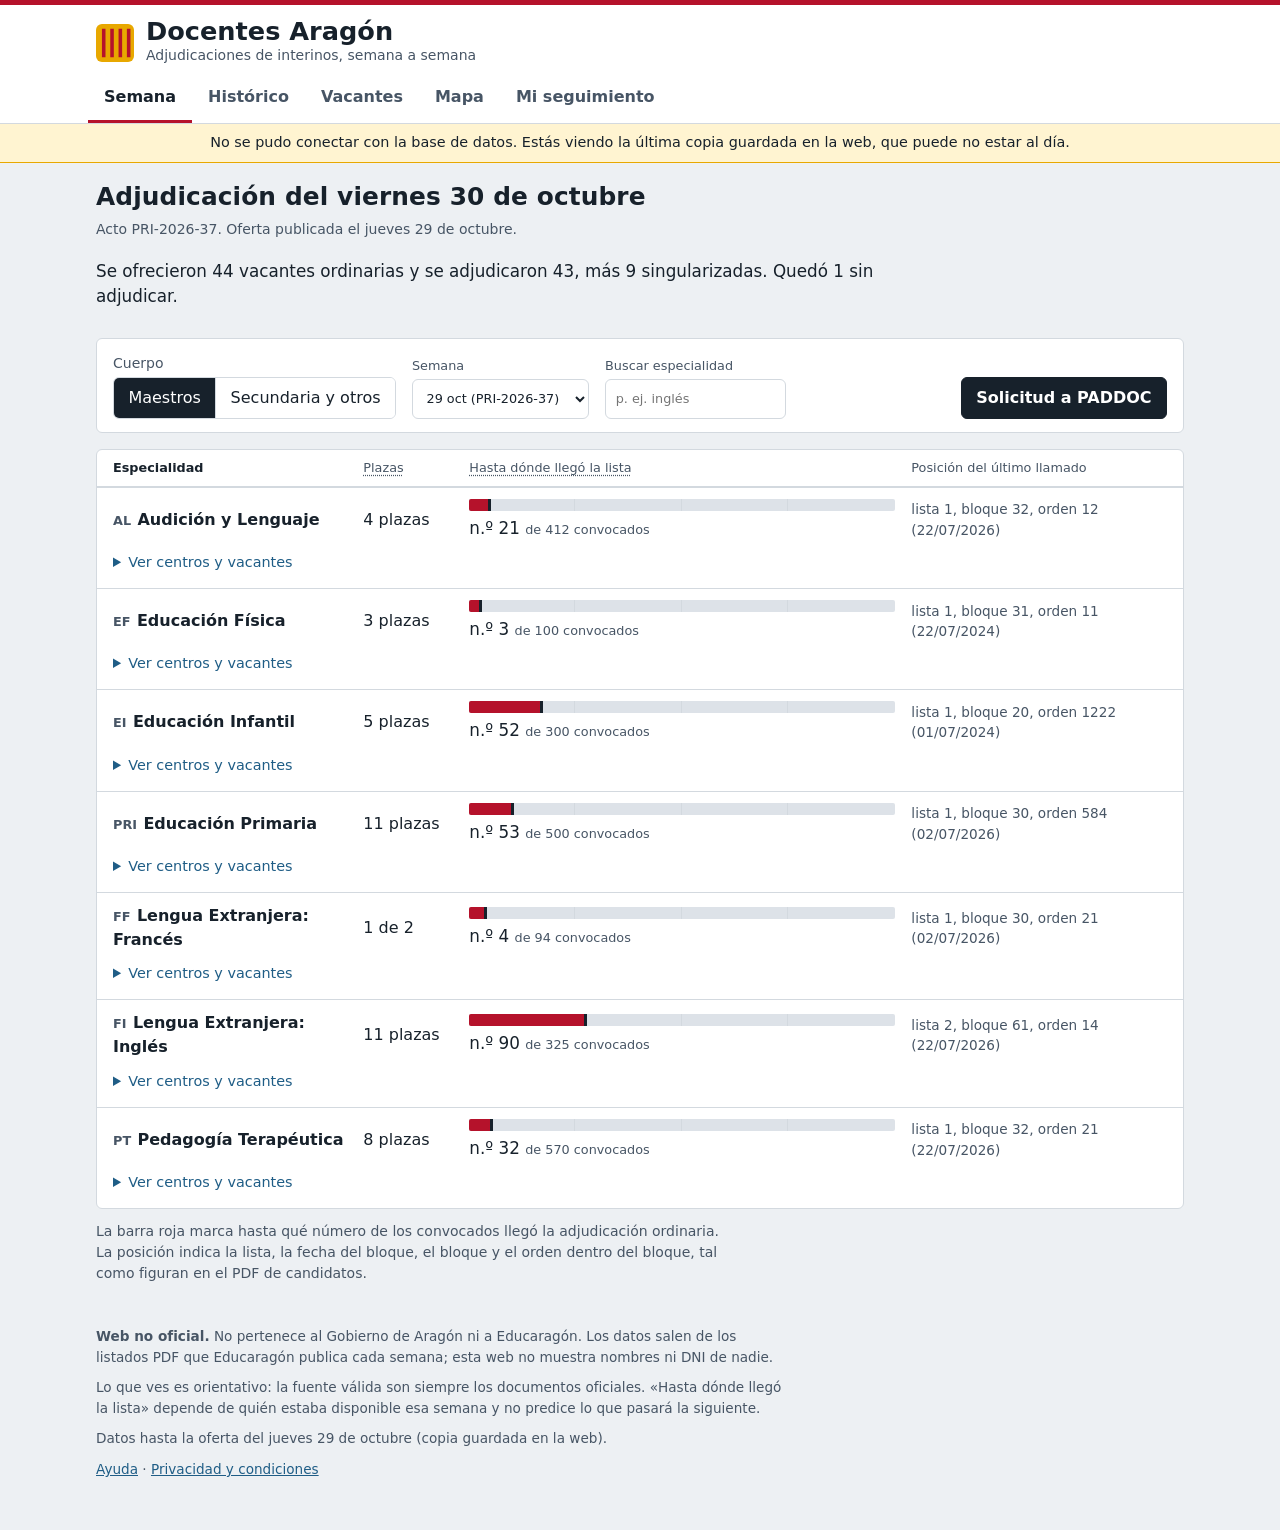
==== commit ebfb7a8f: "Add files via upload" ====
--- a/web/index.html
+++ b/web/index.html
@@ -25,7 +25,7 @@
 <link rel="manifest" href="manifest.webmanifest">
 <meta name="theme-color" content="#b5122b">
 <link rel="apple-touch-icon" href="icons/apple-touch-icon.png">
-<link rel="stylesheet" href="css/style.css">
+<link rel="stylesheet" href="css/style.css?v=e13eef3eb5">
 </head>
 <body>
 <a class="saltar" href="#vista">Saltar al contenido</a>
@@ -42,7 +42,6 @@
     <a href="#/vacantes" data-vista="vacantes">Vacantes</a>
     <a href="#/mapa" data-vista="mapa">Mapa</a>
     <a href="#/yo" data-vista="yo">Mi seguimiento</a>
-    <a href="#/ayuda" data-vista="ayuda">Ayuda</a>
   </nav>
   <div id="aviso-vercomo" class="aviso-vercomo" role="status" hidden></div>
 </header>
@@ -55,6 +54,35 @@
   <p><a href="#/ayuda">Ayuda</a> · <a href="privacidad.html">Privacidad y condiciones</a></p>
 </footer>
 <script src="js/config.js"></script>
-<script type="module" src="js/app.js"></script>
+<!--mapa-modulos-->
+<script type="importmap">
+{
+  "imports": {
+    "./js/admin.js": "./js/admin.js?v=e13eef3eb5",
+    "./js/ajustes.js": "./js/ajustes.js?v=e13eef3eb5",
+    "./js/avisos.js": "./js/avisos.js?v=e13eef3eb5",
+    "./js/ayuda.js": "./js/ayuda.js?v=e13eef3eb5",
+    "./js/botonescentro.js": "./js/botonescentro.js?v=e13eef3eb5",
+    "./js/casa.js": "./js/casa.js?v=e13eef3eb5",
+    "./js/compra.js": "./js/compra.js?v=e13eef3eb5",
+    "./js/comun.js": "./js/comun.js?v=e13eef3eb5",
+    "./js/cuenta.js": "./js/cuenta.js?v=e13eef3eb5",
+    "./js/datos.js": "./js/datos.js?v=e13eef3eb5",
+    "./js/distancia.js": "./js/distancia.js?v=e13eef3eb5",
+    "./js/favoritos.js": "./js/favoritos.js?v=e13eef3eb5",
+    "./js/geo_aragon.js": "./js/geo_aragon.js?v=e13eef3eb5",
+    "./js/historico.js": "./js/historico.js?v=e13eef3eb5",
+    "./js/mapa.js": "./js/mapa.js?v=e13eef3eb5",
+    "./js/probabilidad.js": "./js/probabilidad.js?v=e13eef3eb5",
+    "./js/ruta.js": "./js/ruta.js?v=e13eef3eb5",
+    "./js/semana.js": "./js/semana.js?v=e13eef3eb5",
+    "./js/util.js": "./js/util.js?v=e13eef3eb5",
+    "./js/vacantes.js": "./js/vacantes.js?v=e13eef3eb5",
+    "./js/yo.js": "./js/yo.js?v=e13eef3eb5"
+  }
+}
+</script>
+<!--/mapa-modulos-->
+<script type="module" src="js/app.js?v=e13eef3eb5"></script>
 </body>
 </html>
--- a/web/css/style.css
+++ b/web/css/style.css
@@ -408,3 +408,8 @@
 /* v3.3: casillas de avisos en Ajustes, una por línea */
 #aj-avisos label.check { display: flex; gap: .55rem; align-items: flex-start; margin: .5rem 0; font-size: .95rem; color: var(--tinta); }
 #aj-avisos label.check input { margin-top: .3rem; flex: none; }
+
+/* v3.3.1: tus listas arriba en Semana; títulos de grupo (también en el móvil, donde se oculta la cabecera de columnas) */
+.cab-lista.cab-grupo { display: block; font-weight: 700; color: var(--tinta); font-size: .85rem; }
+.cab-lista.cab-mias { background: var(--oro-fondo); border-bottom: 1px solid var(--oro); box-shadow: inset 4px 0 0 var(--oro); }
+.cab-lista.cab-grupo:not(.cab-mias) { border-top: 1px solid var(--linea); }
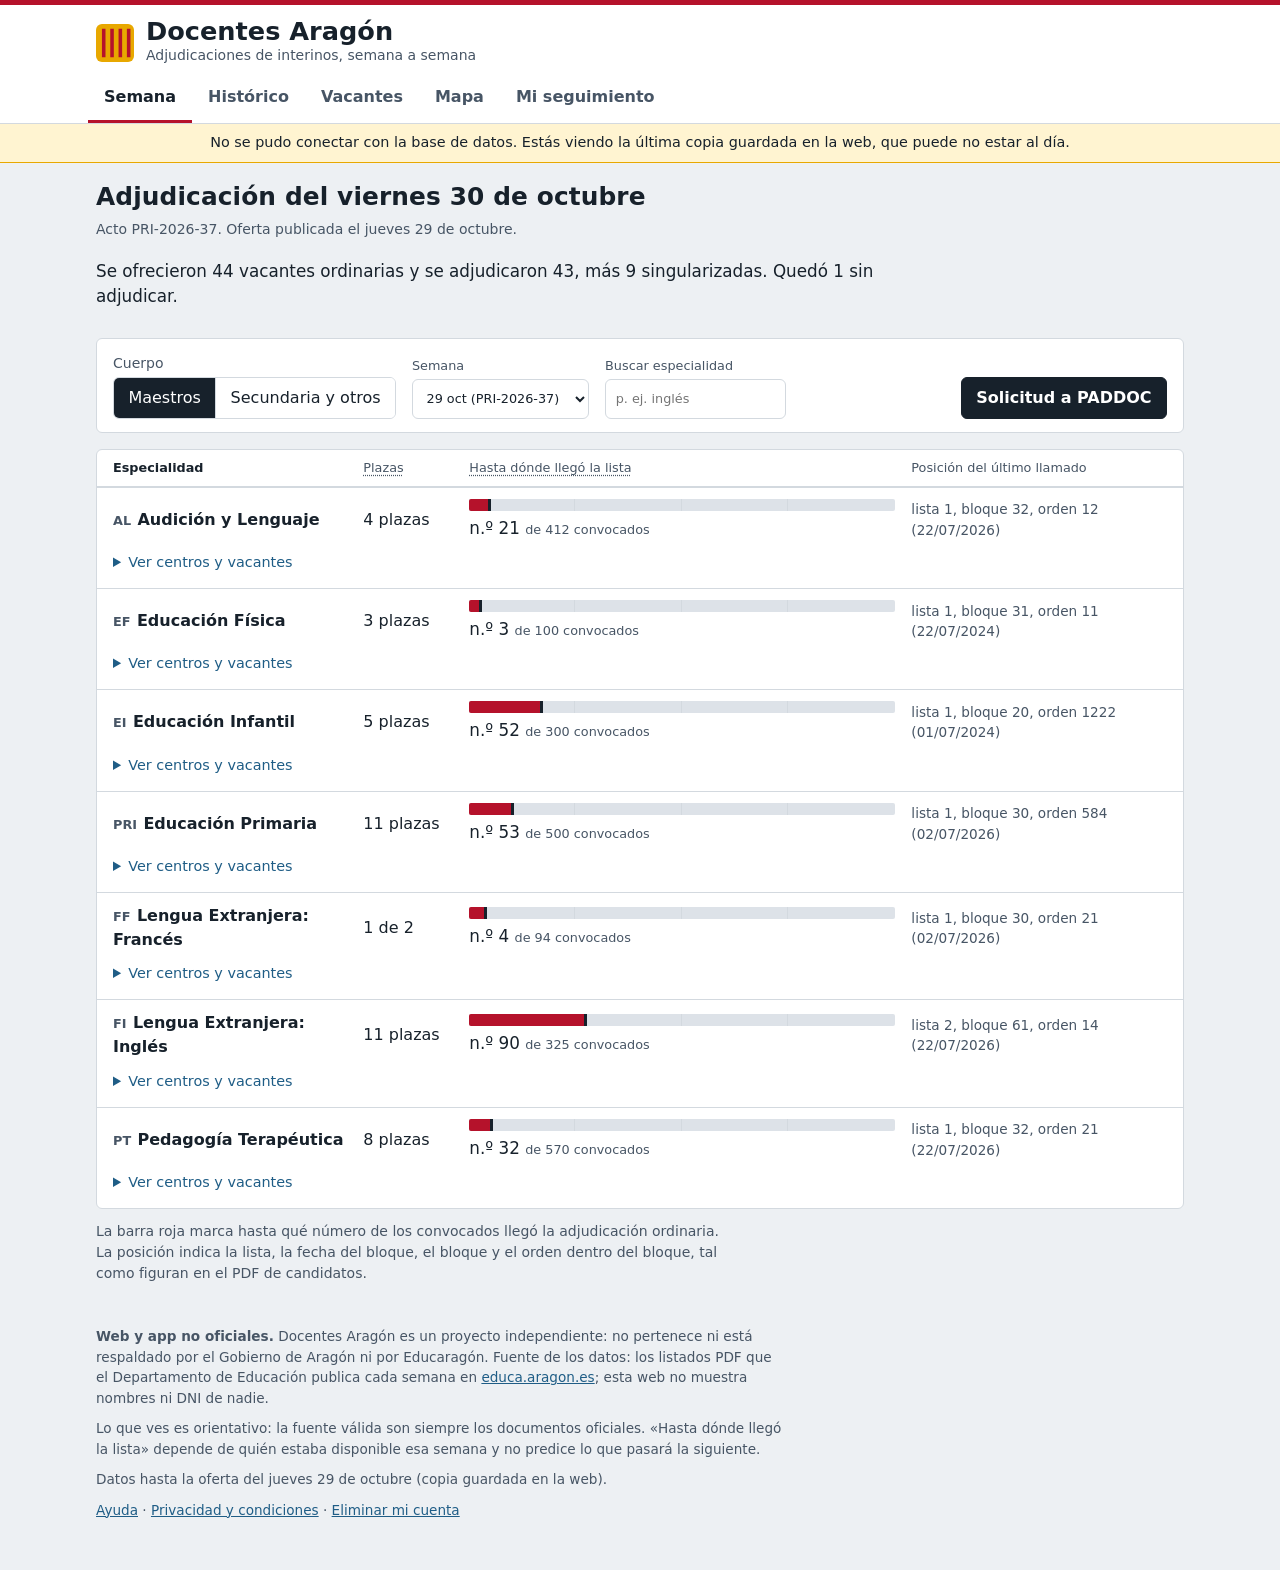
==== commit cecb4306: "Add files via upload" ====
--- a/web/index.html
+++ b/web/index.html
@@ -25,7 +25,7 @@
 <link rel="manifest" href="manifest.webmanifest">
 <meta name="theme-color" content="#b5122b">
 <link rel="apple-touch-icon" href="icons/apple-touch-icon.png">
-<link rel="stylesheet" href="css/style.css?v=e13eef3eb5">
+<link rel="stylesheet" href="css/style.css?v=a7b2144471">
 </head>
 <body>
 <a class="saltar" href="#vista">Saltar al contenido</a>
@@ -48,41 +48,41 @@
 <div id="aviso-datos" class="aviso-datos" hidden></div>
 <main id="vista" tabindex="-1"><p class="cargando">Cargando datos…</p></main>
 <footer class="pie">
-  <p><strong>Web no oficial.</strong> No pertenece al Gobierno de Aragón ni a Educaragón. Los datos salen de los listados PDF que Educaragón publica cada semana; esta web no muestra nombres ni DNI de nadie.</p>
+  <p><strong>Web y app no oficiales.</strong> Docentes Aragón es un proyecto independiente: no pertenece ni está respaldado por el Gobierno de Aragón ni por Educaragón. Fuente de los datos: los listados PDF que el Departamento de Educación publica cada semana en <a href="https://educa.aragon.es" target="_blank" rel="noopener">educa.aragon.es</a>; esta web no muestra nombres ni DNI de nadie.</p>
   <p>Lo que ves es orientativo: la fuente válida son siempre los documentos oficiales. «Hasta dónde llegó la lista» depende de quién estaba disponible esa semana y no predice lo que pasará la siguiente.</p>
   <p id="pie-actualizado"></p>
-  <p><a href="#/ayuda">Ayuda</a> · <a href="privacidad.html">Privacidad y condiciones</a></p>
+  <p><a href="#/ayuda">Ayuda</a> · <a href="privacidad.html">Privacidad y condiciones</a> · <a href="eliminar-cuenta.html">Eliminar mi cuenta</a></p>
 </footer>
 <script src="js/config.js"></script>
 <!--mapa-modulos-->
 <script type="importmap">
 {
   "imports": {
-    "./js/admin.js": "./js/admin.js?v=e13eef3eb5",
-    "./js/ajustes.js": "./js/ajustes.js?v=e13eef3eb5",
-    "./js/avisos.js": "./js/avisos.js?v=e13eef3eb5",
-    "./js/ayuda.js": "./js/ayuda.js?v=e13eef3eb5",
-    "./js/botonescentro.js": "./js/botonescentro.js?v=e13eef3eb5",
-    "./js/casa.js": "./js/casa.js?v=e13eef3eb5",
-    "./js/compra.js": "./js/compra.js?v=e13eef3eb5",
-    "./js/comun.js": "./js/comun.js?v=e13eef3eb5",
-    "./js/cuenta.js": "./js/cuenta.js?v=e13eef3eb5",
-    "./js/datos.js": "./js/datos.js?v=e13eef3eb5",
-    "./js/distancia.js": "./js/distancia.js?v=e13eef3eb5",
-    "./js/favoritos.js": "./js/favoritos.js?v=e13eef3eb5",
-    "./js/geo_aragon.js": "./js/geo_aragon.js?v=e13eef3eb5",
-    "./js/historico.js": "./js/historico.js?v=e13eef3eb5",
-    "./js/mapa.js": "./js/mapa.js?v=e13eef3eb5",
-    "./js/probabilidad.js": "./js/probabilidad.js?v=e13eef3eb5",
-    "./js/ruta.js": "./js/ruta.js?v=e13eef3eb5",
-    "./js/semana.js": "./js/semana.js?v=e13eef3eb5",
-    "./js/util.js": "./js/util.js?v=e13eef3eb5",
-    "./js/vacantes.js": "./js/vacantes.js?v=e13eef3eb5",
-    "./js/yo.js": "./js/yo.js?v=e13eef3eb5"
+    "./js/admin.js": "./js/admin.js?v=a7b2144471",
+    "./js/ajustes.js": "./js/ajustes.js?v=a7b2144471",
+    "./js/avisos.js": "./js/avisos.js?v=a7b2144471",
+    "./js/ayuda.js": "./js/ayuda.js?v=a7b2144471",
+    "./js/botonescentro.js": "./js/botonescentro.js?v=a7b2144471",
+    "./js/casa.js": "./js/casa.js?v=a7b2144471",
+    "./js/compra.js": "./js/compra.js?v=a7b2144471",
+    "./js/comun.js": "./js/comun.js?v=a7b2144471",
+    "./js/cuenta.js": "./js/cuenta.js?v=a7b2144471",
+    "./js/datos.js": "./js/datos.js?v=a7b2144471",
+    "./js/distancia.js": "./js/distancia.js?v=a7b2144471",
+    "./js/favoritos.js": "./js/favoritos.js?v=a7b2144471",
+    "./js/geo_aragon.js": "./js/geo_aragon.js?v=a7b2144471",
+    "./js/historico.js": "./js/historico.js?v=a7b2144471",
+    "./js/mapa.js": "./js/mapa.js?v=a7b2144471",
+    "./js/probabilidad.js": "./js/probabilidad.js?v=a7b2144471",
+    "./js/ruta.js": "./js/ruta.js?v=a7b2144471",
+    "./js/semana.js": "./js/semana.js?v=a7b2144471",
+    "./js/util.js": "./js/util.js?v=a7b2144471",
+    "./js/vacantes.js": "./js/vacantes.js?v=a7b2144471",
+    "./js/yo.js": "./js/yo.js?v=a7b2144471"
   }
 }
 </script>
 <!--/mapa-modulos-->
-<script type="module" src="js/app.js?v=e13eef3eb5"></script>
+<script type="module" src="js/app.js?v=a7b2144471"></script>
 </body>
 </html>
--- a/web/css/style.css
+++ b/web/css/style.css
@@ -363,26 +363,28 @@
 
 .avisar-admin { margin: 1rem 0 .5rem; max-width: none; }
 
-/* La tarjeta de invitación tiene colores propios (rojo oscuro y oro) para que destaque tanto en claro como en oscuro */
-.tarjeta-invitar { display: flex; flex-wrap: wrap; gap: 1rem 1.5rem; align-items: center; justify-content: space-between; margin: 0 0 1rem; padding: 1.1rem 1.25rem; border-radius: 10px; color: #fff;
-  background: linear-gradient(135deg, #7a0b1c 0%, #b5122b 65%, #c8431a 100%); box-shadow: 0 4px 16px rgba(122, 11, 28, .28); border: 2px solid var(--oro); }
-.tarjeta-invitar h3 { font-size: 1.3rem; color: #fff; }
+/* Tarjeta de invitación (v3.3.2): discreta — fondo del panel (blanco en claro), título y detalles en rojo, texto en negro y borde rojo.
+   Usa las variables del tema, así que en modo oscuro se adapta sola. */
+.tarjeta-invitar { display: flex; flex-wrap: wrap; gap: 1rem 1.5rem; align-items: center; justify-content: space-between; margin: 0 0 1rem; padding: 1rem 1.25rem; border-radius: 10px;
+  color: var(--tinta); background: var(--panel); border: 2px solid var(--rojo); }
+.tarjeta-invitar h3 { font-size: 1.2rem; color: var(--rojo); }
 .tarjeta-invitar .inv-cuerpo { flex: 1 1 18rem; min-width: 0; }
-.tarjeta-invitar .inv-texto { margin: .35rem 0 .7rem; color: #fff5dc; }
+.tarjeta-invitar .inv-texto { margin: .35rem 0 .7rem; color: var(--tinta); }
 .inv-progreso { display: flex; flex-wrap: wrap; align-items: center; gap: .45rem; }
-.inv-punto { display: grid; place-items: center; width: 2rem; height: 2rem; border-radius: 50%; border: 2px dashed #ffd76a; color: #ffd76a; font: 700 .95rem var(--f-cifras); }
-.inv-punto.lleno { background: var(--oro); border: 2px solid var(--oro); color: #3a2a00; }
-.inv-cuenta { margin-left: .4rem; font-weight: 600; color: #fff; }
+.inv-punto { display: grid; place-items: center; width: 2rem; height: 2rem; border-radius: 50%; border: 2px dashed var(--rojo); color: var(--rojo); font: 700 .95rem var(--f-cifras); }
+.inv-punto.lleno { background: var(--rojo); border: 2px solid var(--rojo); color: var(--panel); }
+.inv-cuenta { margin-left: .4rem; font-weight: 600; color: var(--tinta); }
 .inv-accion { flex: 0 1 24rem; display: grid; gap: .4rem; justify-items: start; }
-.inv-etiqueta { margin: 0; font-size: .85rem; color: #fff5dc; }
-.inv-codigo { background: #fff; color: #7a0b1c; border-radius: 8px; padding: .25rem .9rem; font: 800 1.75rem var(--f-cifras); letter-spacing: .08em; user-select: all; }
+.inv-etiqueta { margin: 0; font-size: .85rem; color: var(--tinta-2); }
+.inv-codigo { background: var(--panel); color: var(--rojo); border: 2px dashed var(--rojo); border-radius: 8px; padding: .2rem .9rem; font: 800 1.6rem var(--f-cifras); letter-spacing: .08em; user-select: all; }
 .inv-botones { display: flex; flex-wrap: wrap; gap: .5rem; }
-.boton-inv { display: inline-flex; align-items: center; min-height: 40px; padding: .45rem 1rem; border-radius: var(--radio); background: var(--oro); color: #2b1f00; border: 2px solid var(--oro); font-weight: 700; text-decoration: none; cursor: pointer; }
-.boton-inv.sec { background: transparent; color: #fff; border-color: #ffd76a; }
-.boton-inv:hover { filter: brightness(1.08); }
-.boton-inv:focus-visible { outline: 3px solid #fff; outline-offset: 2px; }
-.inv-msg { margin: 0; min-height: 1.2rem; font-size: .85rem; color: #fff5dc; overflow-wrap: anywhere; }
-@media (max-width: 560px) { .tarjeta-invitar { padding: 1rem; } .inv-accion { flex-basis: 100%; } .inv-codigo { font-size: 1.5rem; } }
+.boton-inv { display: inline-flex; align-items: center; min-height: 40px; padding: .45rem 1rem; border-radius: var(--radio); background: var(--rojo); color: var(--panel); border: 2px solid var(--rojo); font-weight: 700; text-decoration: none; cursor: pointer; }
+.boton-inv.sec { background: transparent; color: var(--rojo); border-color: var(--rojo); }
+.boton-inv:hover { filter: brightness(1.12); }
+.boton-inv.sec:hover { background: var(--oro-fondo); filter: none; }
+.boton-inv:focus-visible { outline: 3px solid var(--oro); outline-offset: 2px; }
+.inv-msg { margin: 0; min-height: 1.2rem; font-size: .85rem; color: var(--tinta-2); overflow-wrap: anywhere; }
+@media (max-width: 560px) { .tarjeta-invitar { padding: 1rem; } .inv-accion { flex-basis: 100%; } .inv-codigo { font-size: 1.45rem; } }
 
 /* ---------- v3.3: vacantes cerca de casa y primeros pasos ---------- */
 td.dist { white-space: nowrap; }
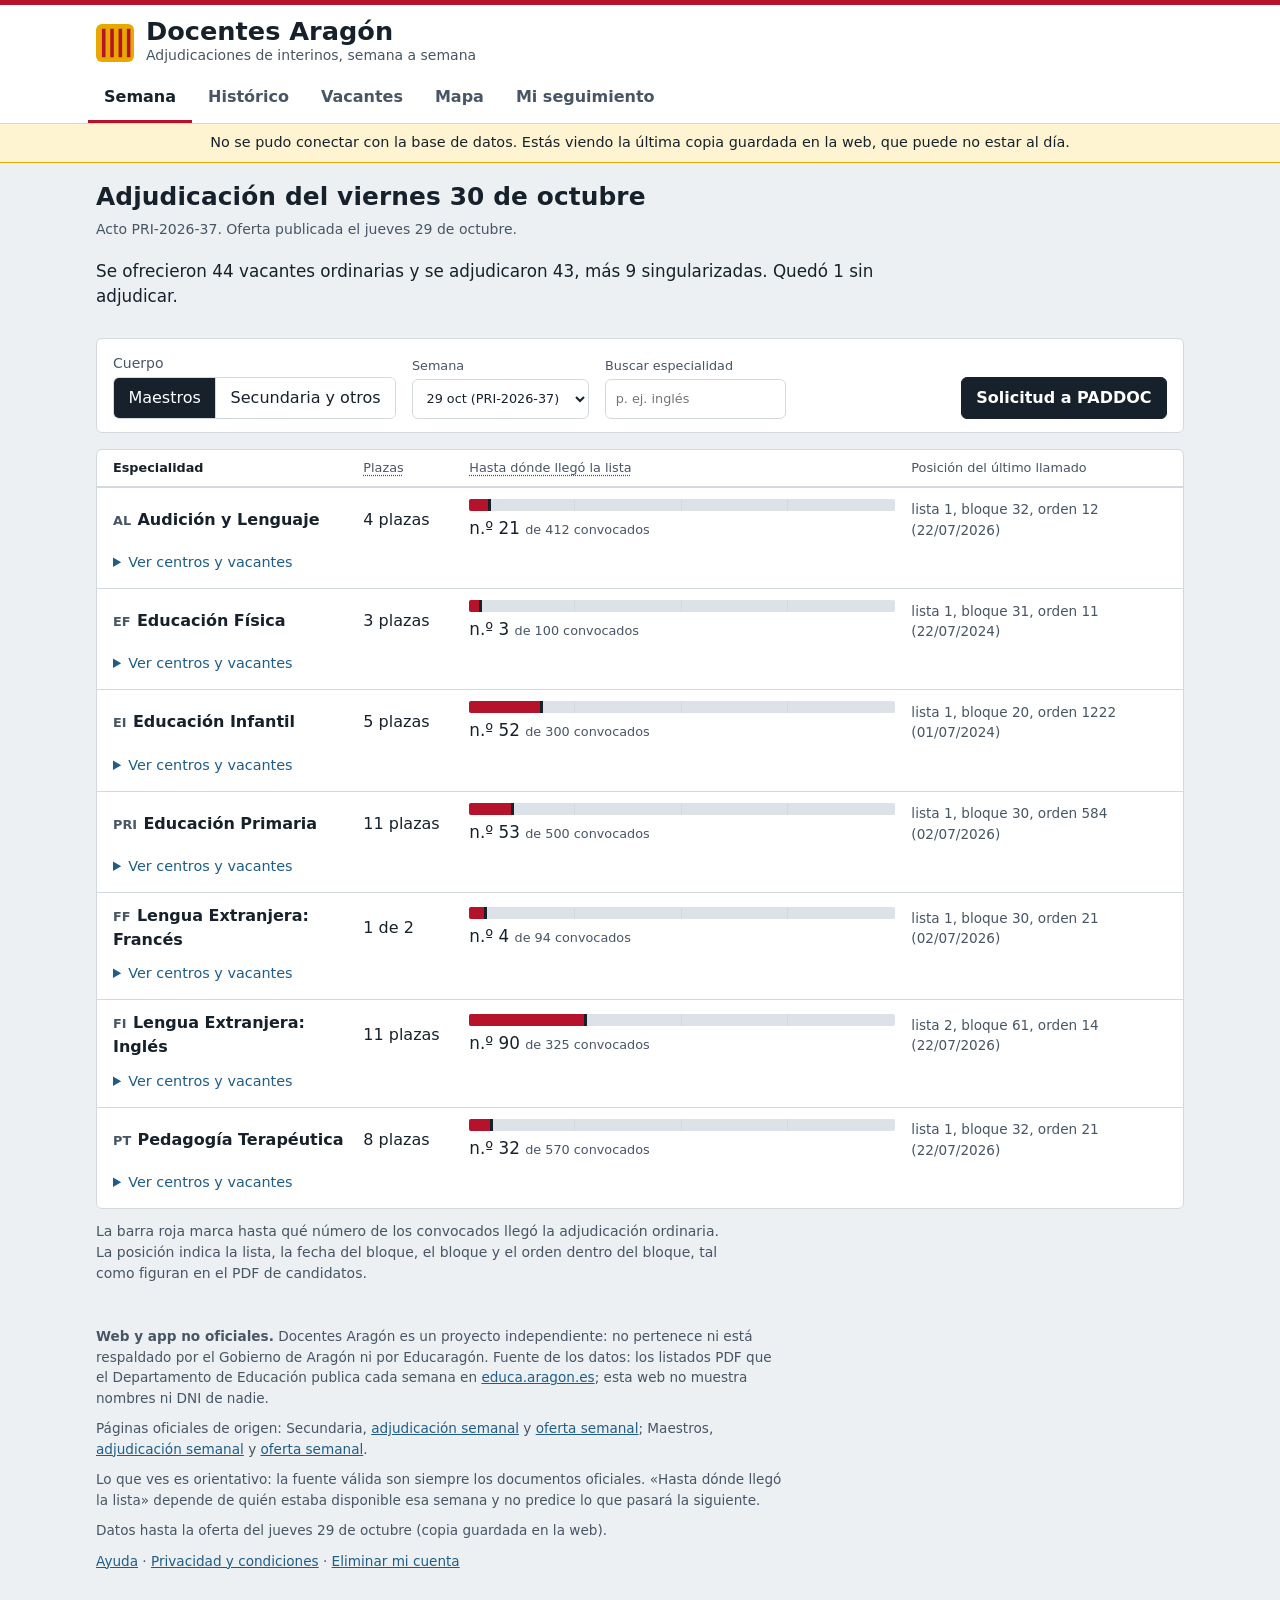
==== commit 17b88efa: "Add files via upload" ====
--- a/web/index.html
+++ b/web/index.html
@@ -25,7 +25,7 @@
 <link rel="manifest" href="manifest.webmanifest">
 <meta name="theme-color" content="#b5122b">
 <link rel="apple-touch-icon" href="icons/apple-touch-icon.png">
-<link rel="stylesheet" href="css/style.css?v=a7b2144471">
+<link rel="stylesheet" href="css/style.css?v=4a5cad1453">
 </head>
 <body>
 <a class="saltar" href="#vista">Saltar al contenido</a>
@@ -49,6 +49,7 @@
 <main id="vista" tabindex="-1"><p class="cargando">Cargando datos…</p></main>
 <footer class="pie">
   <p><strong>Web y app no oficiales.</strong> Docentes Aragón es un proyecto independiente: no pertenece ni está respaldado por el Gobierno de Aragón ni por Educaragón. Fuente de los datos: los listados PDF que el Departamento de Educación publica cada semana en <a href="https://educa.aragon.es" target="_blank" rel="noopener">educa.aragon.es</a>; esta web no muestra nombres ni DNI de nadie.</p>
+  <p id="pie-fuentes">Páginas oficiales de origen: Secundaria, <a href="https://educa.aragon.es/-/adjudicacion-semanal-sec-1" target="_blank" rel="noopener">adjudicación semanal</a> y <a href="https://educa.aragon.es/-/oferta-semanal-sec" target="_blank" rel="noopener">oferta semanal</a>; Maestros, <a href="https://educa.aragon.es/-/adjudicacion-semanal-maestros" target="_blank" rel="noopener">adjudicación semanal</a> y <a href="https://educa.aragon.es/-/oferta-semanal-maestros" target="_blank" rel="noopener">oferta semanal</a>.</p>
   <p>Lo que ves es orientativo: la fuente válida son siempre los documentos oficiales. «Hasta dónde llegó la lista» depende de quién estaba disponible esa semana y no predice lo que pasará la siguiente.</p>
   <p id="pie-actualizado"></p>
   <p><a href="#/ayuda">Ayuda</a> · <a href="privacidad.html">Privacidad y condiciones</a> · <a href="eliminar-cuenta.html">Eliminar mi cuenta</a></p>
@@ -58,31 +59,31 @@
 <script type="importmap">
 {
   "imports": {
-    "./js/admin.js": "./js/admin.js?v=a7b2144471",
-    "./js/ajustes.js": "./js/ajustes.js?v=a7b2144471",
-    "./js/avisos.js": "./js/avisos.js?v=a7b2144471",
-    "./js/ayuda.js": "./js/ayuda.js?v=a7b2144471",
-    "./js/botonescentro.js": "./js/botonescentro.js?v=a7b2144471",
-    "./js/casa.js": "./js/casa.js?v=a7b2144471",
-    "./js/compra.js": "./js/compra.js?v=a7b2144471",
-    "./js/comun.js": "./js/comun.js?v=a7b2144471",
-    "./js/cuenta.js": "./js/cuenta.js?v=a7b2144471",
-    "./js/datos.js": "./js/datos.js?v=a7b2144471",
-    "./js/distancia.js": "./js/distancia.js?v=a7b2144471",
-    "./js/favoritos.js": "./js/favoritos.js?v=a7b2144471",
-    "./js/geo_aragon.js": "./js/geo_aragon.js?v=a7b2144471",
-    "./js/historico.js": "./js/historico.js?v=a7b2144471",
-    "./js/mapa.js": "./js/mapa.js?v=a7b2144471",
-    "./js/probabilidad.js": "./js/probabilidad.js?v=a7b2144471",
-    "./js/ruta.js": "./js/ruta.js?v=a7b2144471",
-    "./js/semana.js": "./js/semana.js?v=a7b2144471",
-    "./js/util.js": "./js/util.js?v=a7b2144471",
-    "./js/vacantes.js": "./js/vacantes.js?v=a7b2144471",
-    "./js/yo.js": "./js/yo.js?v=a7b2144471"
+    "./js/admin.js": "./js/admin.js?v=4a5cad1453",
+    "./js/ajustes.js": "./js/ajustes.js?v=4a5cad1453",
+    "./js/avisos.js": "./js/avisos.js?v=4a5cad1453",
+    "./js/ayuda.js": "./js/ayuda.js?v=4a5cad1453",
+    "./js/botonescentro.js": "./js/botonescentro.js?v=4a5cad1453",
+    "./js/casa.js": "./js/casa.js?v=4a5cad1453",
+    "./js/compra.js": "./js/compra.js?v=4a5cad1453",
+    "./js/comun.js": "./js/comun.js?v=4a5cad1453",
+    "./js/cuenta.js": "./js/cuenta.js?v=4a5cad1453",
+    "./js/datos.js": "./js/datos.js?v=4a5cad1453",
+    "./js/distancia.js": "./js/distancia.js?v=4a5cad1453",
+    "./js/favoritos.js": "./js/favoritos.js?v=4a5cad1453",
+    "./js/geo_aragon.js": "./js/geo_aragon.js?v=4a5cad1453",
+    "./js/historico.js": "./js/historico.js?v=4a5cad1453",
+    "./js/mapa.js": "./js/mapa.js?v=4a5cad1453",
+    "./js/probabilidad.js": "./js/probabilidad.js?v=4a5cad1453",
+    "./js/ruta.js": "./js/ruta.js?v=4a5cad1453",
+    "./js/semana.js": "./js/semana.js?v=4a5cad1453",
+    "./js/util.js": "./js/util.js?v=4a5cad1453",
+    "./js/vacantes.js": "./js/vacantes.js?v=4a5cad1453",
+    "./js/yo.js": "./js/yo.js?v=4a5cad1453"
   }
 }
 </script>
 <!--/mapa-modulos-->
-<script type="module" src="js/app.js?v=a7b2144471"></script>
+<script type="module" src="js/app.js?v=4a5cad1453"></script>
 </body>
 </html>
